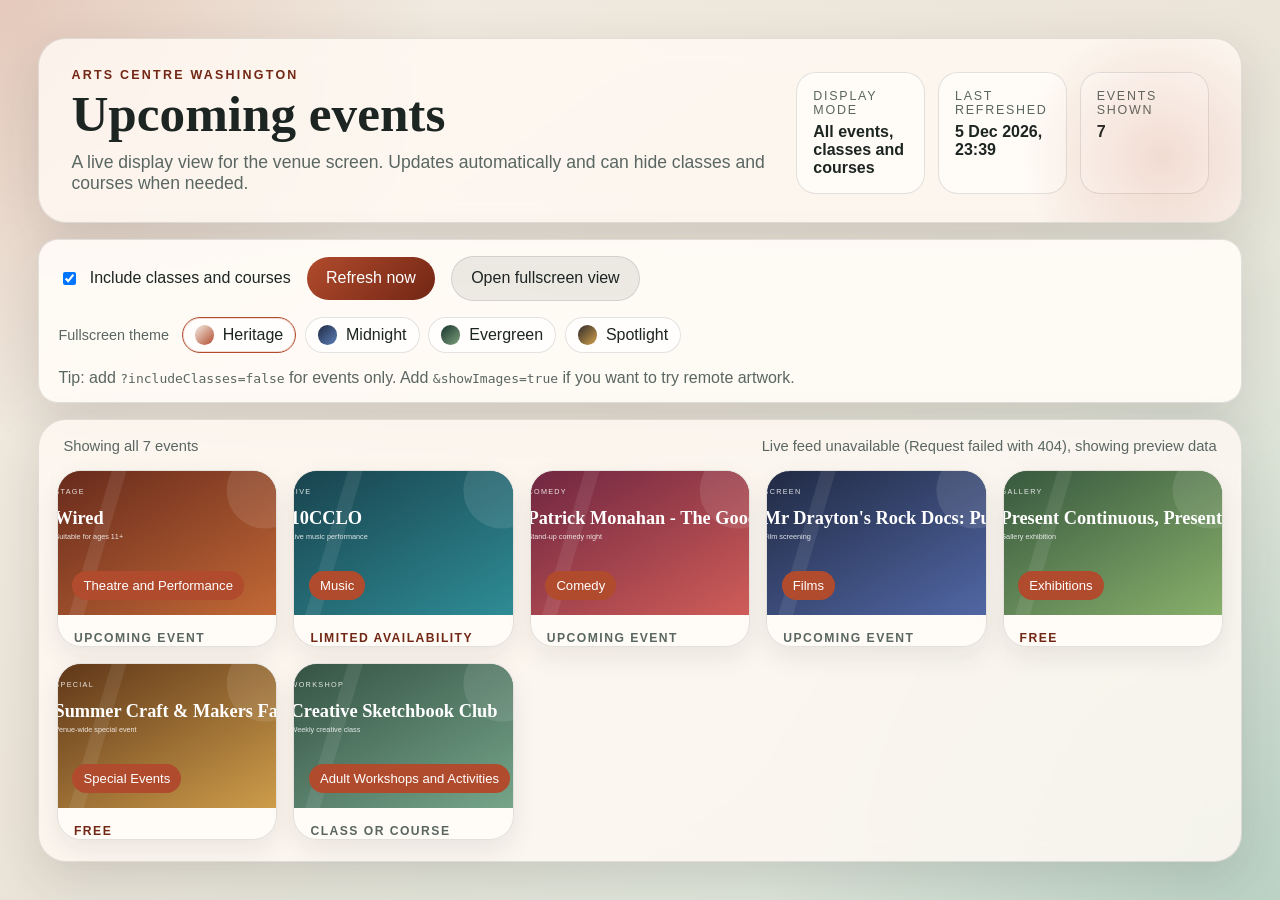
==== public/index.html @ 462a41cf "Initial commit: ACW screen updater Add Arts Centre Washington screen updater project. Includes a Pow" ====
<!doctype html>
<html lang="en">
<head>
  <meta charset="utf-8">
  <meta name="viewport" content="width=device-width, initial-scale=1">
  <title>Arts Centre Washington Events</title>
  <link rel="stylesheet" href="./styles.css">
</head>
<body>
  <main class="screen">
    <section class="hero">
      <div>
        <p class="eyebrow">Arts Centre Washington</p>
        <h1>Upcoming events</h1>
        <p class="subcopy">A live display view for the venue screen. Updates automatically and can hide classes and courses when needed.</p>
      </div>
      <div class="status-panel">
        <div>
          <span class="status-label">Display mode</span>
          <strong id="modeLabel">Loading</strong>
        </div>
        <div>
          <span class="status-label">Last refreshed</span>
          <strong id="updatedAt">Waiting for data</strong>
        </div>
        <div>
          <span class="status-label">Events shown</span>
          <strong id="eventCount">0</strong>
        </div>
      </div>
    </section>

    <section class="controls" aria-label="Display controls">
      <label class="toggle">
        <input id="includeClassesToggle" type="checkbox">
        <span>Include classes and courses</span>
      </label>
      <button id="refreshButton" type="button">Refresh now</button>
      <a class="button-link" href="./fullscreen.html?includeClasses=false">Open fullscreen view</a>
      <div class="theme-picker" aria-label="Fullscreen colour scheme">
        <span class="theme-picker-label">Fullscreen theme</span>
        <div id="themeOptions" class="theme-options"></div>
      </div>
      <span class="hint">Tip: add <code>?includeClasses=false</code> for events only. Add <code>&amp;showImages=true</code> if you want to try remote artwork.</span>
    </section>

    <section class="board">
      <div class="page-meta">
        <div id="pageCounter">Page 1 of 1</div>
        <div id="sourceStatus">Live from Sunderland Culture</div>
      </div>
      <div id="eventsGrid" class="events-grid" aria-live="polite"></div>
    </section>
  </main>

  <template id="eventCardTemplate">
    <article class="event-card">
      <div class="event-image-wrap">
        <div class="event-poster" hidden>
          <div class="event-poster-copy">
            <div class="event-kicker"></div>
            <h3 class="event-poster-title"></h3>
            <div class="event-poster-meta"></div>
          </div>
        </div>
        <img class="event-image" alt="" hidden>
        <div class="event-category"></div>
      </div>
      <div class="event-body">
        <div class="event-status"></div>
        <h2 class="event-title"></h2>
        <p class="event-date"></p>
        <p class="event-meta"></p>
        <a class="event-link" target="_blank" rel="noreferrer">View event</a>
      </div>
    </article>
  </template>

  <script src="./app.js"></script>
</body>
</html>
---- public/styles.css ----
@import url("https://fonts.googleapis.com/css2?family=Montserrat:wght@600;700;800&display=swap");

:root {
  --bg: #f3ede4;
  --bg-accent: #d7e7dc;
  --ink: #1c2522;
  --muted: #5a6661;
  --panel: rgba(255, 250, 243, 0.84);
  --panel-strong: rgba(255, 251, 246, 0.95);
  --line: rgba(28, 37, 34, 0.12);
  --brand: #b14b2d;
  --brand-deep: #722614;
  --shadow: 0 18px 50px rgba(41, 45, 41, 0.14);
  --poster-base: linear-gradient(135deg, #31463f, #1d2523);
  --poster-pattern: radial-gradient(circle at top left, rgba(255, 255, 255, 0.22), transparent 28%), linear-gradient(115deg, transparent 0 40%, rgba(255, 255, 255, 0.08) 40% 44%, transparent 44% 100%);
}

* {
  box-sizing: border-box;
}

html,
body {
  margin: 0;
  min-height: 100%;
  font-family: "Trebuchet MS", "Segoe UI", sans-serif;
  color: var(--ink);
  background:
    radial-gradient(circle at top left, rgba(177, 75, 45, 0.22), transparent 28%),
    radial-gradient(circle at bottom right, rgba(72, 126, 101, 0.2), transparent 34%),
    linear-gradient(145deg, var(--bg), #ece4d8 46%, var(--bg-accent));
}

body {
  min-width: 100vw;
  min-height: 100vh;
}

.screen {
  width: 100vw;
  min-height: 100vh;
  aspect-ratio: 16 / 9;
  padding: 2.4rem;
  display: grid;
  grid-template-rows: auto auto 1fr;
  gap: 1rem;
}

.hero,
.controls,
.board {
  background: var(--panel);
  backdrop-filter: blur(14px);
  border: 1px solid var(--line);
  border-radius: 28px;
  box-shadow: var(--shadow);
}

.hero {
  padding: 1.8rem 2rem;
  display: grid;
  grid-template-columns: 1.7fr 1fr;
  gap: 1.5rem;
  align-items: end;
  position: relative;
  overflow: hidden;
}

.hero::after {
  content: "";
  position: absolute;
  inset: auto -4rem -5rem auto;
  width: 18rem;
  height: 18rem;
  border-radius: 50%;
  background: radial-gradient(circle, rgba(177, 75, 45, 0.18), transparent 68%);
  pointer-events: none;
}

.eyebrow {
  margin: 0 0 0.5rem;
  text-transform: uppercase;
  letter-spacing: 0.18em;
  font-size: 0.78rem;
  font-weight: 700;
  color: var(--brand-deep);
}

h1 {
  margin: 0;
  font-size: clamp(2.4rem, 4vw, 4.4rem);
  line-height: 0.95;
  font-family: Georgia, "Times New Roman", serif;
}

.subcopy {
  margin: 0.8rem 0 0;
  max-width: 48rem;
  font-size: 1.1rem;
  color: var(--muted);
}

.status-panel {
  display: grid;
  grid-template-columns: repeat(3, minmax(0, 1fr));
  gap: 0.8rem;
}

.status-panel > div,
.controls {
  background: var(--panel-strong);
  border-radius: 20px;
  border: 1px solid var(--line);
}

.status-panel > div {
  padding: 1rem;
  box-shadow: inset 0 1px 0 rgba(255, 255, 255, 0.7);
}

.status-label {
  display: block;
  font-size: 0.78rem;
  text-transform: uppercase;
  letter-spacing: 0.14em;
  color: var(--muted);
  margin-bottom: 0.35rem;
}

.controls {
  padding: 0.95rem 1.2rem;
  display: flex;
  align-items: center;
  gap: 1rem;
  flex-wrap: wrap;
}

.toggle {
  display: inline-flex;
  align-items: center;
  gap: 0.7rem;
  font-size: 1rem;
}

button {
  border: 0;
  border-radius: 999px;
  background: linear-gradient(135deg, var(--brand), var(--brand-deep));
  color: white;
  padding: 0.8rem 1.2rem;
  font: inherit;
  cursor: pointer;
}

.button-link {
  display: inline-flex;
  align-items: center;
  justify-content: center;
  border-radius: 999px;
  background: rgba(28, 37, 34, 0.08);
  color: var(--ink);
  padding: 0.8rem 1.2rem;
  text-decoration: none;
  border: 1px solid var(--line);
}

.theme-picker {
  display: inline-flex;
  align-items: center;
  gap: 0.8rem;
  flex-wrap: wrap;
}

.theme-picker-label {
  font-size: 0.9rem;
  color: var(--muted);
}

.theme-options {
  display: flex;
  gap: 0.55rem;
  flex-wrap: wrap;
}

.theme-option {
  display: inline-flex;
  align-items: center;
  gap: 0.55rem;
  padding: 0.45rem 0.75rem;
  border-radius: 999px;
  border: 1px solid var(--line);
  background: rgba(255, 255, 255, 0.7);
  color: var(--ink);
  cursor: pointer;
}

.theme-option[aria-pressed="true"] {
  border-color: var(--brand);
  box-shadow: inset 0 0 0 1px rgba(177, 75, 45, 0.18);
}

.theme-option-swatch {
  width: 1.2rem;
  height: 1.2rem;
  border-radius: 999px;
  background: linear-gradient(135deg, var(--theme-a), var(--theme-b));
}

.hint,
code {
  color: var(--muted);
}

.board {
  min-height: 0;
  padding: 1.1rem 1.1rem 1.3rem;
  display: grid;
  grid-template-rows: auto 1fr;
  gap: 1rem;
}

.page-meta {
  display: flex;
  justify-content: space-between;
  align-items: center;
  gap: 1rem;
  color: var(--muted);
  padding: 0 0.4rem;
  font-size: 0.92rem;
}

.events-grid {
  min-height: 0;
  display: grid;
  grid-template-columns: repeat(auto-fit, minmax(220px, 1fr));
  gap: 1rem;
}

.event-card,
.empty-state {
  min-height: 0;
  background: var(--panel-strong);
  border: 1px solid var(--line);
  border-radius: 24px;
  overflow: hidden;
}

.event-card {
  display: grid;
  grid-template-rows: 9rem 1fr;
  box-shadow: 0 10px 26px rgba(27, 31, 28, 0.08);
}

.event-card.no-image {
  grid-template-rows: 1fr;
}

.event-image-wrap {
  position: relative;
  overflow: hidden;
  background: linear-gradient(145deg, rgba(163, 63, 36, 0.18), rgba(72, 126, 101, 0.18));
}

.event-image {
  position: absolute;
  inset: 0;
  width: 100%;
  height: 100%;
  object-fit: cover;
  display: block;
  z-index: 1;
}

.event-poster {
  position: relative;
  width: 100%;
  height: 100%;
  padding: 1rem;
  display: flex;
  align-items: flex-end;
  background: var(--poster-pattern), var(--poster-base);
  color: white;
  z-index: 0;
}

.event-poster::after {
  content: "";
  position: absolute;
  inset: 0;
  background: linear-gradient(180deg, rgba(0, 0, 0, 0.06), rgba(0, 0, 0, 0.38));
}

.event-poster > * {
  position: relative;
  z-index: 1;
}

.event-poster-copy {
  display: grid;
  gap: 0.35rem;
  width: 100%;
}

.event-kicker {
  font-size: 0.72rem;
  letter-spacing: 0.16em;
  text-transform: uppercase;
  opacity: 0.82;
}

.event-poster-title {
  margin: 0;
  font-family: Georgia, "Times New Roman", serif;
  font-size: 1.7rem;
  line-height: 0.92;
  max-width: 9ch;
}

.event-poster-meta {
  font-size: 0.84rem;
  opacity: 0.9;
}

.poster-theatre {
  --poster-base: linear-gradient(135deg, #64281b, #c66b37);
}

.poster-music {
  --poster-base: linear-gradient(135deg, #18404b, #2f8f98);
}

.poster-comedy {
  --poster-base: linear-gradient(135deg, #6c2440, #d35f59);
}

.poster-film {
  --poster-base: linear-gradient(135deg, #1f2840, #5369a8);
}

.poster-exhibition {
  --poster-base: linear-gradient(135deg, #34553d, #8cb36d);
}

.poster-special {
  --poster-base: linear-gradient(135deg, #5b3317, #d2a14c);
}

.poster-talks {
  --poster-base: linear-gradient(135deg, #4a312e, #b98267);
}

.poster-workshop {
  --poster-base: linear-gradient(135deg, #335042, #78a88c);
}

.poster-generic {
  --poster-base: linear-gradient(135deg, #31463f, #1d2523);
}

.event-category {
  position: absolute;
  left: 0.9rem;
  bottom: 0.9rem;
  padding: 0.45rem 0.7rem;
  border-radius: 999px;
  background: #b14b2d;
  color: white;
  font-size: 0.82rem;
  z-index: 2;
}

.event-body {
  padding: 1rem 1rem 1.15rem;
  display: grid;
  gap: 0.55rem;
  align-content: start;
}

.event-status {
  min-height: 1.2rem;
  color: var(--brand-deep);
  font-size: 0.76rem;
  text-transform: uppercase;
  letter-spacing: 0.12em;
  font-weight: 700;
}

.event-status.is-muted {
  color: var(--muted);
}

.event-title {
  margin: 0;
  font-size: 1.42rem;
  line-height: 1.05;
  font-family: Georgia, "Times New Roman", serif;
}

.event-date,
.event-meta {
  margin: 0;
  color: var(--muted);
}

.event-date {
  font-weight: 700;
  color: #2b3532;
}

.event-link {
  margin-top: 0.2rem;
  color: var(--brand-deep);
  text-decoration-thickness: 0.08em;
  text-underline-offset: 0.16em;
}

.empty-state {
  display: grid;
  place-items: center;
  padding: 2rem;
  font-size: 1.1rem;
  color: var(--muted);
}

.preview-body .controls {
  justify-content: space-between;
}

.preview-body .hint strong {
  color: var(--brand-deep);
}

@media (max-width: 1100px) {
  .screen {
    aspect-ratio: auto;
    padding: 1rem;
  }

  .hero {
    grid-template-columns: 1fr;
  }

  .status-panel,
  .events-grid {
    grid-template-columns: repeat(2, minmax(0, 1fr));
  }
}

@media (max-width: 720px) {
  .status-panel,
  .events-grid {
    grid-template-columns: 1fr;
  }
}

.fullscreen-body {
  --fs-bg:
    radial-gradient(circle at top left, rgba(177, 75, 45, 0.22), transparent 28%),
    radial-gradient(circle at bottom right, rgba(72, 126, 101, 0.2), transparent 34%),
    linear-gradient(145deg, var(--bg), #ece4d8 46%, var(--bg-accent));
  --fs-stage-bg: rgba(255, 251, 246, 0.9);
  --fs-stage-border: rgba(28, 37, 34, 0.12);
  --fs-pill-bg: #b14b2d;
  --fs-pill-border: #b14b2d;
  --fs-pill-ink: white;
  --fs-availability-limited-bg: #f4c542;
  --fs-availability-limited-ink: #4c3600;
  --fs-availability-sold-bg: #c63a2f;
  --fs-availability-sold-ink: #fff7f5;
  background: var(--fs-bg);
  margin: 0;
  min-height: 100vh;
  overflow: hidden;
}

.fullscreen-body[data-fullscreen-theme="midnight"] {
  --fs-bg: linear-gradient(145deg, #101827, #24314c 55%, #334d73);
  --fs-stage-bg: rgba(17, 26, 42, 0.92);
  --fs-stage-border: rgba(123, 154, 209, 0.18);
  --fs-pill-bg: #4c6ca5;
  --fs-pill-border: #4c6ca5;
  --fs-pill-ink: #f5f8ff;
}

.fullscreen-body[data-fullscreen-theme="evergreen"] {
  --fs-bg: linear-gradient(145deg, #102620, #1e4739 55%, #7ea07b);
  --fs-stage-bg: rgba(242, 248, 241, 0.92);
  --fs-stage-border: rgba(38, 71, 57, 0.16);
  --fs-pill-bg: #2c6a53;
  --fs-pill-border: #2c6a53;
  --fs-pill-ink: #f4fff7;
}

.fullscreen-body[data-fullscreen-theme="spotlight"] {
  --fs-bg: linear-gradient(145deg, #1b1918, #352d28 55%, #b8924f);
  --fs-stage-bg: rgba(252, 247, 237, 0.94);
  --fs-stage-border: rgba(89, 61, 26, 0.16);
  --fs-pill-bg: #8e6328;
  --fs-pill-border: #8e6328;
  --fs-pill-ink: #fff7e8;
}

.fullscreen-screen {
  min-height: 100vh;
  padding: 1.2rem;
}

.fullscreen-stage {
  min-height: calc(100vh - 2.4rem);
  display: grid;
  grid-template-columns: 1.35fr 0.9fr;
  gap: 1.2rem;
  background: var(--fs-stage-bg);
  border: 1px solid var(--fs-stage-border);
  border-radius: 32px;
  box-shadow: var(--shadow);
  overflow: hidden;
}

.fullscreen-media {
  position: relative;
  min-height: 0;
  background: linear-gradient(135deg, #31463f, #1d2523);
  overflow: hidden;
}

.fullscreen-poster,
.fullscreen-image {
  position: absolute;
  inset: 0;
  width: 100%;
  height: 100%;
}

.fullscreen-poster {
  background: linear-gradient(135deg, #31463f, #1d2523);
  z-index: 0;
}

.fullscreen-image {
  object-fit: cover;
  z-index: 1;
}

.fullscreen-availability {
  display: inline-flex;
  width: fit-content;
  align-items: center;
  padding: 0.7rem 1rem;
  border-radius: 999px;
  font-size: 0.88rem;
  font-weight: 800;
  text-transform: uppercase;
  letter-spacing: 0.12em;
}

.fullscreen-availability.is-limited {
  background: var(--fs-availability-limited-bg);
  color: var(--fs-availability-limited-ink);
}

.fullscreen-availability.is-sold-out {
  background: var(--fs-availability-sold-bg);
  color: var(--fs-availability-sold-ink);
}

.fullscreen-category {
  display: none;
}

.fullscreen-content {
  padding: 2rem 2.1rem;
  display: grid;
  grid-template-rows: auto 1fr;
  gap: 1.8rem;
}

.fullscreen-topline {
  display: flex;
  justify-content: space-between;
  align-items: center;
  gap: 1rem;
}

.fullscreen-venue,
.fullscreen-counter,
.fullscreen-label {
  text-transform: uppercase;
  letter-spacing: 0.14em;
  color: var(--muted);
  font-size: 0.82rem;
  font-weight: 700;
}

.fullscreen-copy {
  display: grid;
  align-content: center;
  gap: 1rem;
}

.fullscreen-details {
  display: flex;
  gap: 0.8rem;
  flex-wrap: wrap;
}

.fullscreen-detail-pill {
  display: inline-flex;
  align-items: center;
  padding: 0.65rem 0.95rem;
  border-radius: 999px;
  background: var(--fs-pill-bg);
  border: 1px solid var(--fs-pill-border);
  color: var(--fs-pill-ink);
  font-weight: 700;
}

.fullscreen-title {
  margin: 0;
  font-family: "Montserrat", "Trebuchet MS", "Segoe UI", sans-serif;
  font-size: clamp(3rem, 4vw, 5rem);
  line-height: 0.95;
  font-weight: 800;
}

.fullscreen-date {
  margin: 0;
  font-size: 1.8rem;
  color: #2b3532;
  font-weight: 700;
}

@media (max-width: 1100px) {
  .fullscreen-stage {
    grid-template-columns: 1fr;
  }

  .fullscreen-media {
    min-height: 46vh;
  }
}
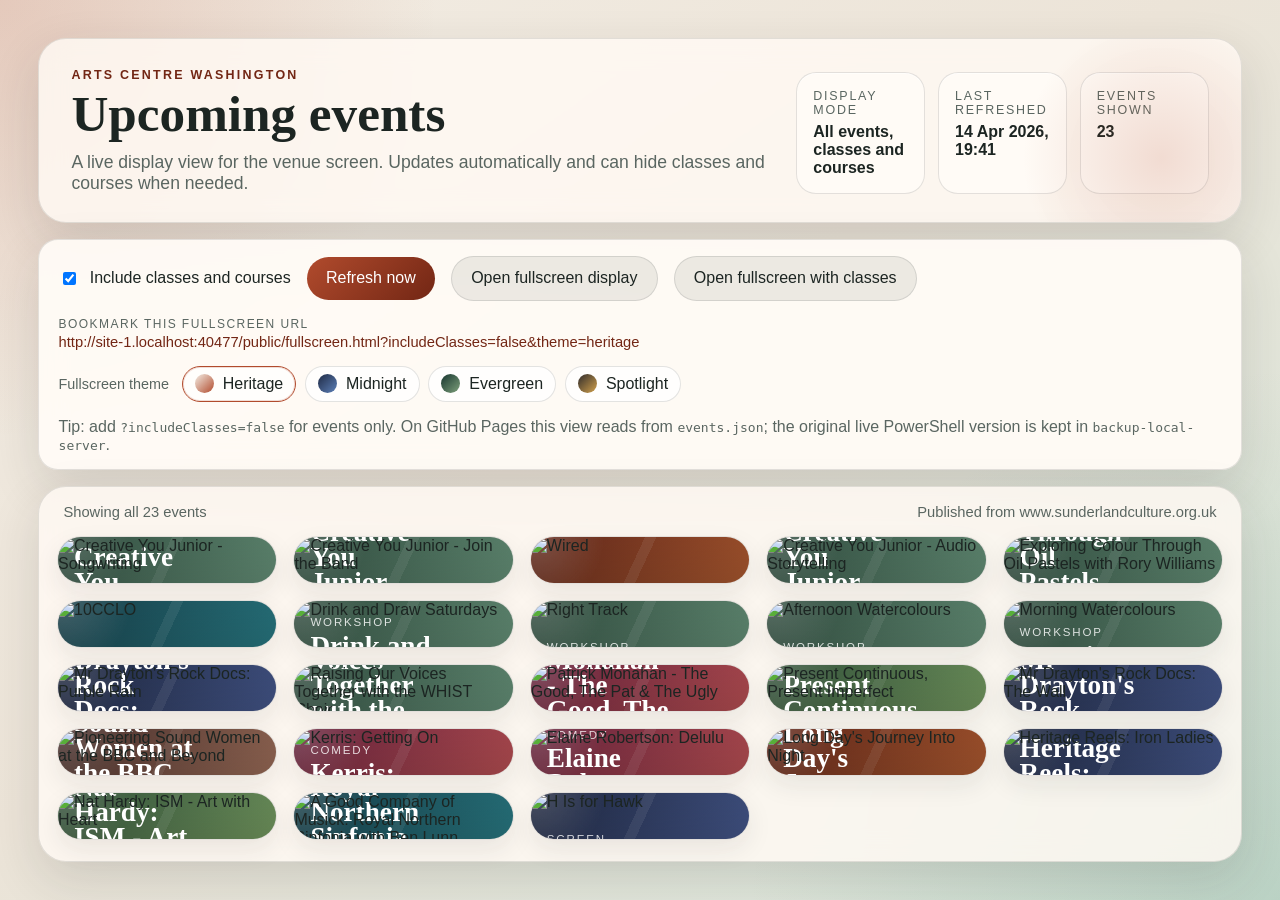
==== commit 59e3e727: "Show fullscreen URL for bookmarking Add a visible, copyable fullscreen URL in the UI so users can bo" ====
--- a/public/index.html
+++ b/public/index.html
@@ -36,12 +36,17 @@
         <span>Include classes and courses</span>
       </label>
       <button id="refreshButton" type="button">Refresh now</button>
-      <a class="button-link" href="./fullscreen.html?includeClasses=false">Open fullscreen view</a>
+      <a class="button-link" id="fullscreenLink" href="./fullscreen.html?includeClasses=false">Open fullscreen display</a>
+      <a class="button-link" id="fullscreenAllLink" href="./fullscreen.html?includeClasses=true">Open fullscreen with classes</a>
+      <div class="hosted-links">
+        <span class="hosted-links-label">Bookmark this fullscreen URL</span>
+        <a id="fullscreenUrlDisplay" class="hosted-link" href="./fullscreen.html?includeClasses=false">./fullscreen.html?includeClasses=false</a>
+      </div>
       <div class="theme-picker" aria-label="Fullscreen colour scheme">
         <span class="theme-picker-label">Fullscreen theme</span>
         <div id="themeOptions" class="theme-options"></div>
       </div>
-      <span class="hint">Tip: add <code>?includeClasses=false</code> for events only. Add <code>&amp;showImages=true</code> if you want to try remote artwork.</span>
+        <span class="hint">Tip: add <code>?includeClasses=false</code> for events only. On GitHub Pages this view reads from <code>events.json</code>; the original live PowerShell version is kept in <code>backup-local-server</code>.</span>
     </section>
 
     <section class="board">
--- a/public/styles.css
+++ b/public/styles.css
@@ -169,6 +169,27 @@
   align-items: center;
   gap: 0.8rem;
   flex-wrap: wrap;
+}
+
+.hosted-links {
+  display: inline-flex;
+  flex-direction: column;
+  gap: 0.18rem;
+  min-width: min(30rem, 100%);
+}
+
+.hosted-links-label {
+  font-size: 0.75rem;
+  text-transform: uppercase;
+  letter-spacing: 0.12em;
+  color: var(--muted);
+}
+
+.hosted-link {
+  color: var(--brand-deep);
+  text-decoration: none;
+  font-size: 0.92rem;
+  overflow-wrap: anywhere;
 }
 
 .theme-picker-label {
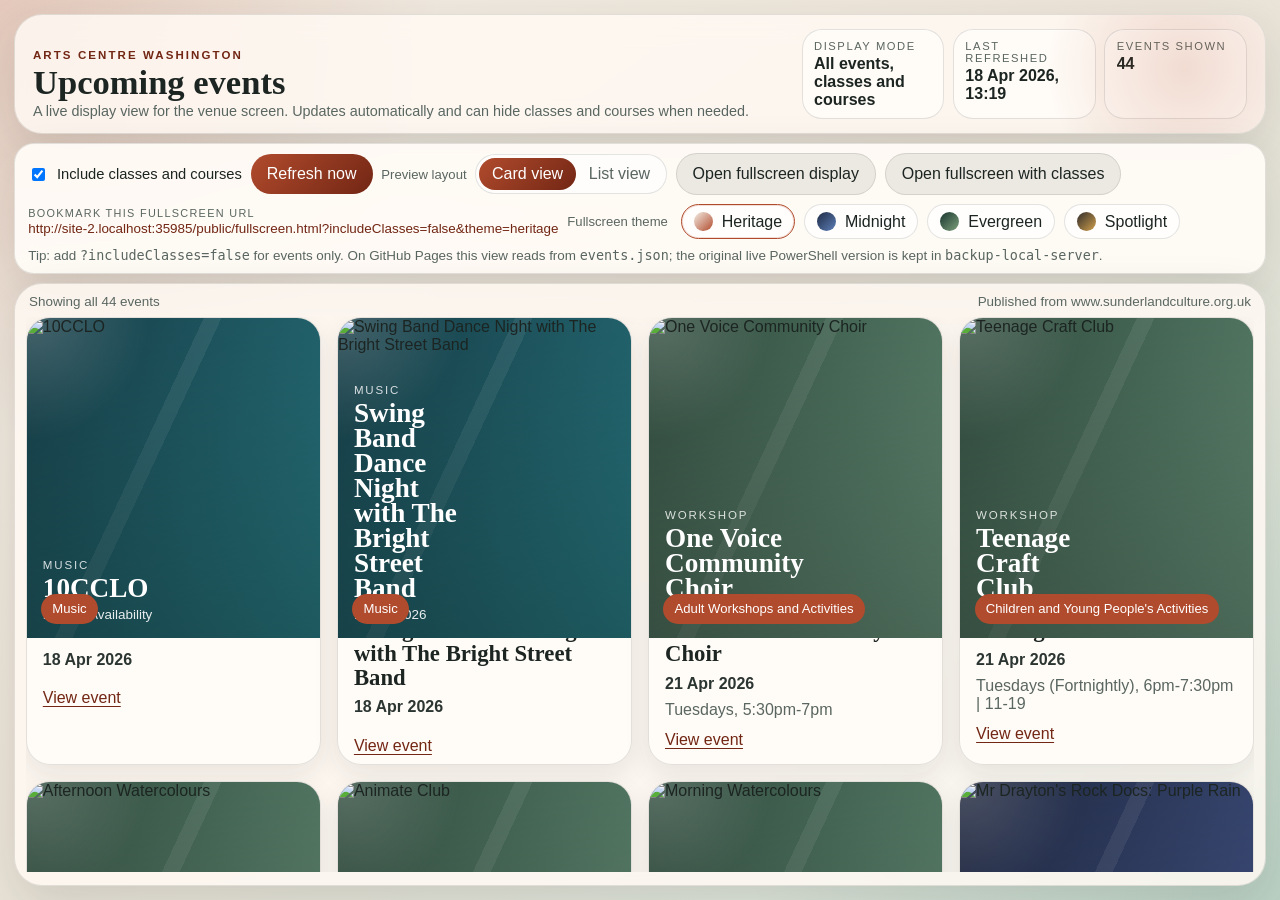
==== commit 0559bde2: "Add event preview view modes (card/list) Introduce a card/list view toggle for event previews and re" ====
--- a/public/index.html
+++ b/public/index.html
@@ -36,6 +36,10 @@
         <span>Include classes and courses</span>
       </label>
       <button id="refreshButton" type="button">Refresh now</button>
+      <div class="view-picker" aria-label="Event preview layout">
+        <span class="view-picker-label">Preview layout</span>
+        <div id="viewModeOptions" class="view-mode-options"></div>
+      </div>
       <a class="button-link" id="fullscreenLink" href="./fullscreen.html?includeClasses=false">Open fullscreen display</a>
       <a class="button-link" id="fullscreenAllLink" href="./fullscreen.html?includeClasses=true">Open fullscreen with classes</a>
       <div class="hosted-links">
--- a/public/styles.css
+++ b/public/styles.css
@@ -38,12 +38,13 @@
 
 .screen {
   width: 100vw;
+  height: 100vh;
   min-height: 100vh;
-  aspect-ratio: 16 / 9;
-  padding: 2.4rem;
+  padding: 0.9rem;
   display: grid;
   grid-template-rows: auto auto 1fr;
-  gap: 1rem;
+  gap: 0.55rem;
+  overflow: hidden;
 }
 
 .hero,
@@ -57,10 +58,10 @@
 }
 
 .hero {
-  padding: 1.8rem 2rem;
+  padding: 0.85rem 1.1rem;
   display: grid;
   grid-template-columns: 1.7fr 1fr;
-  gap: 1.5rem;
+  gap: 0.75rem;
   align-items: end;
   position: relative;
   overflow: hidden;
@@ -78,32 +79,32 @@
 }
 
 .eyebrow {
-  margin: 0 0 0.5rem;
+  margin: 0 0 0.3rem;
   text-transform: uppercase;
   letter-spacing: 0.18em;
-  font-size: 0.78rem;
+  font-size: 0.72rem;
   font-weight: 700;
   color: var(--brand-deep);
 }
 
 h1 {
   margin: 0;
-  font-size: clamp(2.4rem, 4vw, 4.4rem);
+  font-size: clamp(1.7rem, 2.7vw, 2.8rem);
   line-height: 0.95;
   font-family: Georgia, "Times New Roman", serif;
 }
 
 .subcopy {
-  margin: 0.8rem 0 0;
+  margin: 0.3rem 0 0;
   max-width: 48rem;
-  font-size: 1.1rem;
+  font-size: 0.9rem;
   color: var(--muted);
 }
 
 .status-panel {
   display: grid;
   grid-template-columns: repeat(3, minmax(0, 1fr));
-  gap: 0.8rem;
+  gap: 0.55rem;
 }
 
 .status-panel > div,
@@ -114,32 +115,32 @@
 }
 
 .status-panel > div {
-  padding: 1rem;
+  padding: 0.6rem 0.7rem;
   box-shadow: inset 0 1px 0 rgba(255, 255, 255, 0.7);
 }
 
 .status-label {
   display: block;
-  font-size: 0.78rem;
+  font-size: 0.7rem;
   text-transform: uppercase;
   letter-spacing: 0.14em;
   color: var(--muted);
-  margin-bottom: 0.35rem;
+  margin-bottom: 0.2rem;
 }
 
 .controls {
-  padding: 0.95rem 1.2rem;
+  padding: 0.6rem 0.8rem;
   display: flex;
   align-items: center;
-  gap: 1rem;
+  gap: 0.55rem;
   flex-wrap: wrap;
 }
 
 .toggle {
   display: inline-flex;
   align-items: center;
-  gap: 0.7rem;
-  font-size: 1rem;
+  gap: 0.55rem;
+  font-size: 0.92rem;
 }
 
 button {
@@ -147,7 +148,7 @@
   border-radius: 999px;
   background: linear-gradient(135deg, var(--brand), var(--brand-deep));
   color: white;
-  padding: 0.8rem 1.2rem;
+  padding: 0.68rem 1rem;
   font: inherit;
   cursor: pointer;
 }
@@ -159,7 +160,7 @@
   border-radius: 999px;
   background: rgba(28, 37, 34, 0.08);
   color: var(--ink);
-  padding: 0.8rem 1.2rem;
+  padding: 0.68rem 1rem;
   text-decoration: none;
   border: 1px solid var(--line);
 }
@@ -168,18 +169,25 @@
   display: inline-flex;
   align-items: center;
   gap: 0.8rem;
+  flex-wrap: wrap;
+}
+
+.view-picker {
+  display: inline-flex;
+  align-items: center;
+  gap: 0.55rem;
   flex-wrap: wrap;
 }
 
 .hosted-links {
   display: inline-flex;
   flex-direction: column;
-  gap: 0.18rem;
+  gap: 0.1rem;
   min-width: min(30rem, 100%);
 }
 
 .hosted-links-label {
-  font-size: 0.75rem;
+  font-size: 0.68rem;
   text-transform: uppercase;
   letter-spacing: 0.12em;
   color: var(--muted);
@@ -188,12 +196,17 @@
 .hosted-link {
   color: var(--brand-deep);
   text-decoration: none;
-  font-size: 0.92rem;
+  font-size: 0.84rem;
   overflow-wrap: anywhere;
 }
 
 .theme-picker-label {
-  font-size: 0.9rem;
+  font-size: 0.82rem;
+  color: var(--muted);
+}
+
+.view-picker-label {
+  font-size: 0.82rem;
   color: var(--muted);
 }
 
@@ -203,6 +216,14 @@
   flex-wrap: wrap;
 }
 
+.view-mode-options {
+  display: inline-flex;
+  padding: 0.18rem;
+  border-radius: 999px;
+  border: 1px solid var(--line);
+  background: rgba(255, 255, 255, 0.72);
+}
+
 .theme-option {
   display: inline-flex;
   align-items: center;
@@ -215,11 +236,26 @@
   cursor: pointer;
 }
 
+.view-mode-option {
+  border: 0;
+  border-radius: 999px;
+  background: transparent;
+  color: var(--muted);
+  padding: 0.45rem 0.8rem;
+  font: inherit;
+  cursor: pointer;
+}
+
 .theme-option[aria-pressed="true"] {
   border-color: var(--brand);
   box-shadow: inset 0 0 0 1px rgba(177, 75, 45, 0.18);
 }
 
+.view-mode-option[aria-pressed="true"] {
+  background: linear-gradient(135deg, var(--brand), var(--brand-deep));
+  color: white;
+}
+
 .theme-option-swatch {
   width: 1.2rem;
   height: 1.2rem;
@@ -232,12 +268,16 @@
   color: var(--muted);
 }
 
+.hint {
+  font-size: 0.84rem;
+}
+
 .board {
   min-height: 0;
-  padding: 1.1rem 1.1rem 1.3rem;
+  padding: 0.65rem 0.65rem 0.8rem;
   display: grid;
   grid-template-rows: auto 1fr;
-  gap: 1rem;
+  gap: 0.5rem;
 }
 
 .page-meta {
@@ -246,15 +286,22 @@
   align-items: center;
   gap: 1rem;
   color: var(--muted);
-  padding: 0 0.4rem;
-  font-size: 0.92rem;
+  padding: 0 0.2rem;
+  font-size: 0.84rem;
 }
 
 .events-grid {
   min-height: 0;
   display: grid;
-  grid-template-columns: repeat(auto-fit, minmax(220px, 1fr));
+  grid-template-columns: repeat(auto-fit, minmax(280px, 1fr));
+  align-content: start;
+  overflow-y: auto;
   gap: 1rem;
+}
+
+.events-grid[data-view="list"] {
+  grid-template-columns: 1fr;
+  gap: 0.5rem;
 }
 
 .event-card,
@@ -267,9 +314,18 @@
 }
 
 .event-card {
-  display: grid;
-  grid-template-rows: 9rem 1fr;
+  min-height: 28rem;
+  display: grid;
+  grid-template-rows: 16rem 1fr;
   box-shadow: 0 10px 26px rgba(27, 31, 28, 0.08);
+}
+
+.events-grid[data-view="list"] .event-card {
+  min-height: 0;
+  grid-template-columns: 1fr;
+  grid-template-rows: 1fr;
+  border-radius: 18px;
+  box-shadow: none;
 }
 
 .event-card.no-image {
@@ -278,8 +334,13 @@
 
 .event-image-wrap {
   position: relative;
+  min-height: 20rem;
   overflow: hidden;
   background: linear-gradient(145deg, rgba(163, 63, 36, 0.18), rgba(72, 126, 101, 0.18));
+}
+
+.events-grid[data-view="list"] .event-image-wrap {
+  display: none;
 }
 
 .event-image {
@@ -397,6 +458,27 @@
   align-content: start;
 }
 
+.events-grid[data-view="list"] .event-body {
+  grid-template-columns: 1fr;
+  gap: 0.2rem;
+  padding: 0.8rem 1rem 0.9rem;
+}
+
+.event-progress {
+  width: 100%;
+  height: 0.32rem;
+  margin-top: 0.3rem;
+  border-radius: 999px;
+  background: rgba(28, 37, 34, 0.12);
+  overflow: hidden;
+}
+
+.event-progress-bar {
+  height: 100%;
+  border-radius: inherit;
+  background: linear-gradient(90deg, var(--brand), #f0cfbb);
+}
+
 .event-status {
   min-height: 1.2rem;
   color: var(--brand-deep);
@@ -406,6 +488,13 @@
   font-weight: 700;
 }
 
+.events-grid[data-view="list"] .event-status,
+.events-grid[data-view="list"] .event-title,
+.events-grid[data-view="list"] .event-date,
+.events-grid[data-view="list"] .event-meta {
+  grid-column: 1;
+}
+
 .event-status.is-muted {
   color: var(--muted);
 }
@@ -417,6 +506,11 @@
   font-family: Georgia, "Times New Roman", serif;
 }
 
+.events-grid[data-view="list"] .event-title {
+  font-size: 1.16rem;
+  line-height: 1.15;
+}
+
 .event-date,
 .event-meta {
   margin: 0;
@@ -433,6 +527,14 @@
   color: var(--brand-deep);
   text-decoration-thickness: 0.08em;
   text-underline-offset: 0.16em;
+}
+
+.events-grid[data-view="list"] .event-link {
+  grid-column: 1;
+  grid-row: auto;
+  align-self: start;
+  margin-top: 0;
+  white-space: normal;
 }
 
 .empty-state {
@@ -592,7 +694,7 @@
 .fullscreen-content {
   padding: 2rem 2.1rem;
   display: grid;
-  grid-template-rows: auto 1fr;
+  grid-template-rows: auto 1fr auto;
   gap: 1.8rem;
 }
 
@@ -617,6 +719,25 @@
   display: grid;
   align-content: center;
   gap: 1rem;
+  min-height: 0;
+}
+
+.fullscreen-progress {
+  width: 100%;
+  align-self: end;
+  height: 0.7rem;
+  border-radius: 999px;
+  background: rgba(28, 37, 34, 0.2);
+  box-shadow: inset 0 0 0 1px rgba(28, 37, 34, 0.08);
+  overflow: hidden;
+}
+
+.fullscreen-progress-bar {
+  width: 2%;
+  height: 100%;
+  border-radius: inherit;
+  background: linear-gradient(90deg, var(--fs-pill-bg), #f1c27a);
+  box-shadow: 0 0 18px rgba(177, 75, 45, 0.22);
 }
 
 .fullscreen-details {
@@ -625,15 +746,69 @@
   flex-wrap: wrap;
 }
 
+.fullscreen-qr-panel {
+  --fullscreen-qr-size: 9rem;
+  display: grid;
+  grid-template-columns: var(--fullscreen-qr-size) minmax(0, 1fr);
+  gap: 1rem;
+  align-items: center;
+  width: fit-content;
+  max-width: 100%;
+  min-height: calc(var(--fullscreen-qr-size) + 2rem);
+  padding: 1rem;
+  border-radius: 24px;
+  background: rgba(255, 255, 255, 0.72);
+  border: 1px solid rgba(28, 37, 34, 0.1);
+}
+
+.fullscreen-qr-panel[data-qr-status="unavailable"] {
+  background: rgba(255, 244, 232, 0.92);
+  border-color: rgba(177, 75, 45, 0.24);
+}
+
+.fullscreen-qr-panel[data-qr-status="unavailable"] .fullscreen-label::after {
+  content: " (QR unavailable on this screen)";
+  color: var(--brand-deep);
+}
+
+.fullscreen-qr-image {
+  width: var(--fullscreen-qr-size);
+  height: var(--fullscreen-qr-size);
+  padding: 0.45rem;
+  border-radius: 18px;
+  background: white;
+  object-fit: contain;
+  opacity: 0;
+  transition: opacity 180ms ease;
+}
+
+.fullscreen-qr-panel[data-qr-status="ready"] .fullscreen-qr-image {
+  opacity: 1;
+}
+
+.fullscreen-qr-copy {
+  display: grid;
+  gap: 0.45rem;
+  min-width: 0;
+}
+
+.fullscreen-qr-link {
+  color: var(--brand-deep);
+  font-size: 0.95rem;
+  line-height: 1.35;
+  overflow-wrap: anywhere;
+}
+
 .fullscreen-detail-pill {
   display: inline-flex;
   align-items: center;
-  padding: 0.65rem 0.95rem;
+  padding: 0.78rem 1.12rem;
   border-radius: 999px;
   background: var(--fs-pill-bg);
   border: 1px solid var(--fs-pill-border);
   color: var(--fs-pill-ink);
   font-weight: 700;
+  font-size: 1.06rem;
 }
 
 .fullscreen-title {
@@ -659,4 +834,15 @@
   .fullscreen-media {
     min-height: 46vh;
   }
-}
+
+  .fullscreen-qr-panel {
+    width: 100%;
+  }
+}
+
+@media (max-width: 720px) {
+  .fullscreen-qr-panel {
+    --fullscreen-qr-size: 7.5rem;
+    grid-template-columns: 1fr;
+  }
+}
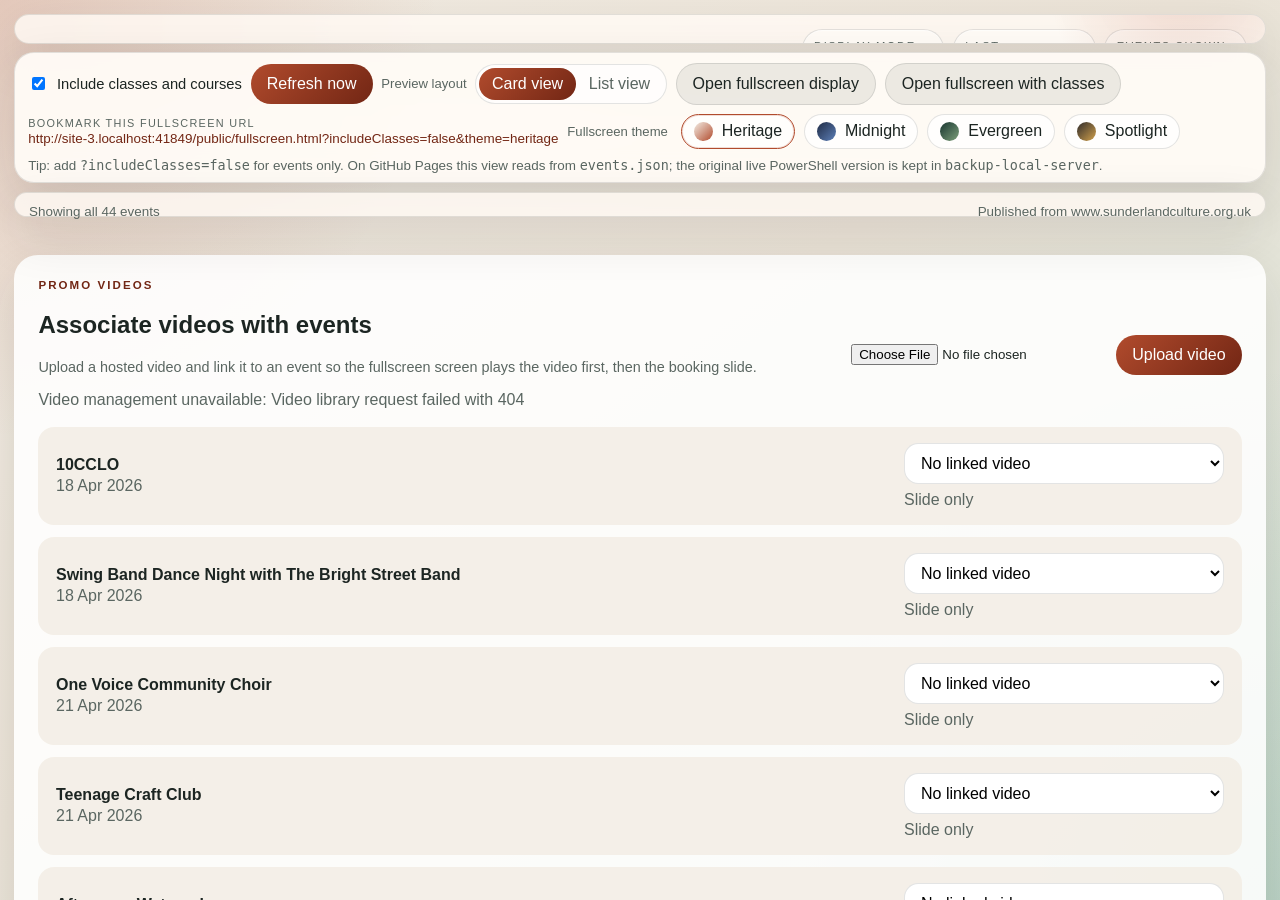
==== commit b13d7cd3: "Add Pi-hosted video slideshow and tooling Introduce a Raspberry Pi-focused publisher and web service" ====
--- a/public/index.html
+++ b/public/index.html
@@ -60,6 +60,22 @@
       </div>
       <div id="eventsGrid" class="events-grid" aria-live="polite"></div>
     </section>
+
+    <section class="video-admin" aria-label="Promo video management">
+      <div class="video-admin-header">
+        <div>
+          <p class="eyebrow">Promo videos</p>
+          <h2>Associate videos with events</h2>
+          <p class="subcopy">Upload a hosted video and link it to an event so the fullscreen screen plays the video first, then the booking slide.</p>
+        </div>
+        <form id="videoUploadForm" class="video-upload-form">
+          <input id="videoUploadInput" name="file" type="file" accept="video/mp4,video/webm,video/ogg">
+          <button type="submit">Upload video</button>
+        </form>
+      </div>
+      <div id="videoUploadStatus" class="video-upload-status" aria-live="polite"></div>
+      <div id="videoAssociationList" class="video-association-list"></div>
+    </section>
   </main>
 
   <template id="eventCardTemplate">
@@ -85,6 +101,6 @@
     </article>
   </template>
 
-  <script src="./app.js"></script>
+  <script type="module" src="./app.js"></script>
 </body>
 </html>
--- a/public/styles.css
+++ b/public/styles.css
@@ -543,6 +543,81 @@
   padding: 2rem;
   font-size: 1.1rem;
   color: var(--muted);
+}
+
+.video-admin {
+  margin-top: 1.8rem;
+  padding: 1.5rem;
+  border-radius: 1.5rem;
+  background: rgba(255, 255, 255, 0.88);
+  box-shadow: 0 18px 48px rgba(30, 36, 32, 0.12);
+  display: grid;
+  gap: 1rem;
+}
+
+.video-admin-header {
+  display: flex;
+  justify-content: space-between;
+  gap: 1rem;
+  align-items: end;
+}
+
+.video-upload-form {
+  display: flex;
+  gap: 0.75rem;
+  align-items: center;
+  flex-wrap: wrap;
+}
+
+.video-upload-form button,
+.video-association-select {
+  font: inherit;
+}
+
+.video-upload-status {
+  min-height: 1.25rem;
+  color: var(--muted);
+}
+
+.video-association-list {
+  display: grid;
+  gap: 0.75rem;
+}
+
+.video-association-row {
+  display: grid;
+  grid-template-columns: minmax(0, 1fr) minmax(240px, 320px);
+  gap: 1rem;
+  align-items: center;
+  padding: 1rem 1.1rem;
+  border-radius: 1rem;
+  background: rgba(243, 237, 228, 0.8);
+}
+
+.video-association-event {
+  display: grid;
+  gap: 0.2rem;
+}
+
+.video-association-event span,
+.video-association-status,
+.video-admin-empty {
+  color: var(--muted);
+}
+
+.video-association-controls {
+  display: grid;
+  gap: 0.4rem;
+  justify-items: stretch;
+}
+
+.video-association-select {
+  width: 100%;
+  min-height: 2.6rem;
+  border-radius: 0.9rem;
+  border: 1px solid rgba(28, 37, 34, 0.12);
+  padding: 0.5rem 0.75rem;
+  background: white;
 }
 
 .preview-body .controls {
@@ -648,7 +723,8 @@
 }
 
 .fullscreen-poster,
-.fullscreen-image {
+.fullscreen-image,
+.fullscreen-video {
   position: absolute;
   inset: 0;
   width: 100%;
@@ -663,6 +739,12 @@
 .fullscreen-image {
   object-fit: cover;
   z-index: 1;
+}
+
+.fullscreen-video {
+  object-fit: cover;
+  z-index: 2;
+  background: #000;
 }
 
 .fullscreen-availability {
@@ -826,6 +908,13 @@
   font-weight: 700;
 }
 
+.fullscreen-date-note {
+  margin: -0.45rem 0 0;
+  font-size: 1.1rem;
+  color: rgba(43, 53, 50, 0.78);
+  font-weight: 600;
+}
+
 @media (max-width: 1100px) {
   .fullscreen-stage {
     grid-template-columns: 1fr;
@@ -845,4 +934,9 @@
     --fullscreen-qr-size: 7.5rem;
     grid-template-columns: 1fr;
   }
-}
+
+  .video-admin-header,
+  .video-association-row {
+    grid-template-columns: 1fr;
+  }
+}
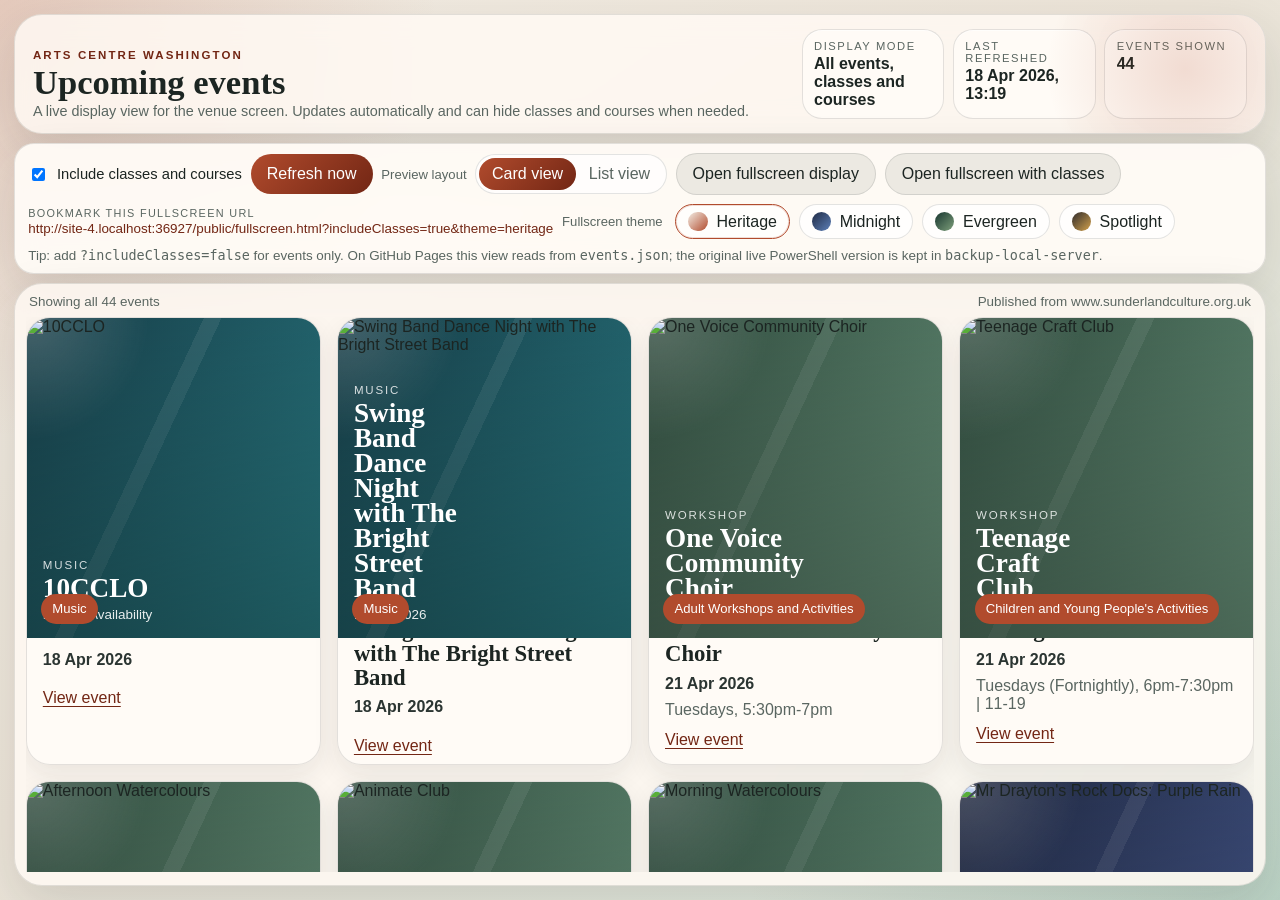
==== commit cbca9aae: "Add display-options helper and tests Introduce public/display-options.js to centralize includeClasse" ====
--- a/public/index.html
+++ b/public/index.html
@@ -40,11 +40,11 @@
         <span class="view-picker-label">Preview layout</span>
         <div id="viewModeOptions" class="view-mode-options"></div>
       </div>
-      <a class="button-link" id="fullscreenLink" href="./fullscreen.html?includeClasses=false">Open fullscreen display</a>
+      <a class="button-link" id="fullscreenLink" href="./fullscreen.html?includeClasses=true">Open fullscreen display</a>
       <a class="button-link" id="fullscreenAllLink" href="./fullscreen.html?includeClasses=true">Open fullscreen with classes</a>
       <div class="hosted-links">
         <span class="hosted-links-label">Bookmark this fullscreen URL</span>
-        <a id="fullscreenUrlDisplay" class="hosted-link" href="./fullscreen.html?includeClasses=false">./fullscreen.html?includeClasses=false</a>
+        <a id="fullscreenUrlDisplay" class="hosted-link" href="./fullscreen.html?includeClasses=true">./fullscreen.html?includeClasses=true</a>
       </div>
       <div class="theme-picker" aria-label="Fullscreen colour scheme">
         <span class="theme-picker-label">Fullscreen theme</span>
@@ -59,22 +59,6 @@
         <div id="sourceStatus">Live from Sunderland Culture</div>
       </div>
       <div id="eventsGrid" class="events-grid" aria-live="polite"></div>
-    </section>
-
-    <section class="video-admin" aria-label="Promo video management">
-      <div class="video-admin-header">
-        <div>
-          <p class="eyebrow">Promo videos</p>
-          <h2>Associate videos with events</h2>
-          <p class="subcopy">Upload a hosted video and link it to an event so the fullscreen screen plays the video first, then the booking slide.</p>
-        </div>
-        <form id="videoUploadForm" class="video-upload-form">
-          <input id="videoUploadInput" name="file" type="file" accept="video/mp4,video/webm,video/ogg">
-          <button type="submit">Upload video</button>
-        </form>
-      </div>
-      <div id="videoUploadStatus" class="video-upload-status" aria-live="polite"></div>
-      <div id="videoAssociationList" class="video-association-list"></div>
     </section>
   </main>
 
@@ -101,6 +85,7 @@
     </article>
   </template>
 
-  <script type="module" src="./app.js"></script>
+  <script src="./display-options.js"></script>
+  <script src="./app.js"></script>
 </body>
 </html>
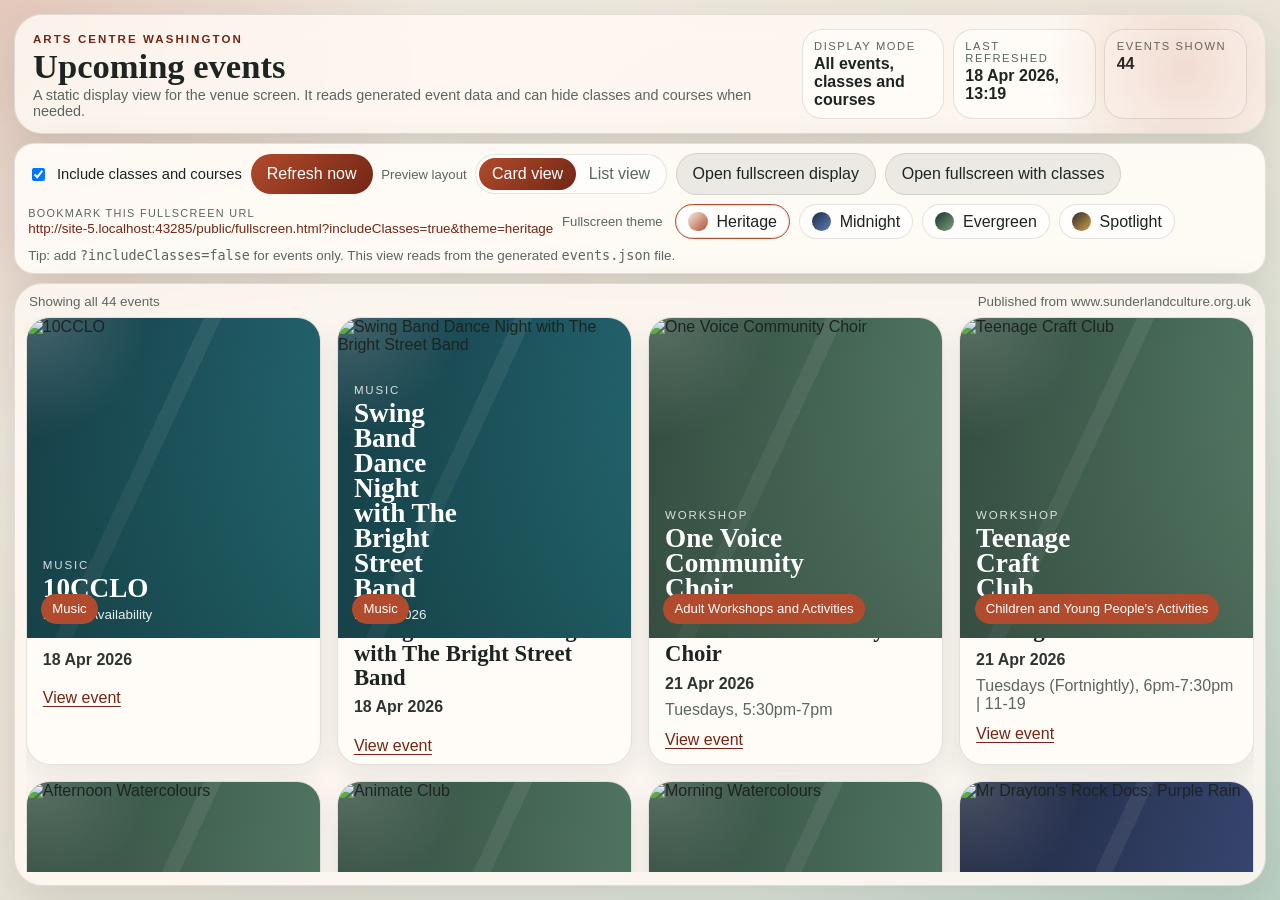
==== commit 13697fd3: "Remove local server and cleanup README Remove the legacy local server and backup artifacts and simpl" ====
--- a/public/index.html
+++ b/public/index.html
@@ -12,7 +12,7 @@
       <div>
         <p class="eyebrow">Arts Centre Washington</p>
         <h1>Upcoming events</h1>
-        <p class="subcopy">A live display view for the venue screen. Updates automatically and can hide classes and courses when needed.</p>
+        <p class="subcopy">A static display view for the venue screen. It reads generated event data and can hide classes and courses when needed.</p>
       </div>
       <div class="status-panel">
         <div>
@@ -50,13 +50,13 @@
         <span class="theme-picker-label">Fullscreen theme</span>
         <div id="themeOptions" class="theme-options"></div>
       </div>
-        <span class="hint">Tip: add <code>?includeClasses=false</code> for events only. On GitHub Pages this view reads from <code>events.json</code>; the original live PowerShell version is kept in <code>backup-local-server</code>.</span>
+        <span class="hint">Tip: add <code>?includeClasses=false</code> for events only. This view reads from the generated <code>events.json</code> file.</span>
     </section>
 
     <section class="board">
       <div class="page-meta">
         <div id="pageCounter">Page 1 of 1</div>
-        <div id="sourceStatus">Live from Sunderland Culture</div>
+        <div id="sourceStatus">Published event data</div>
       </div>
       <div id="eventsGrid" class="events-grid" aria-live="polite"></div>
     </section>
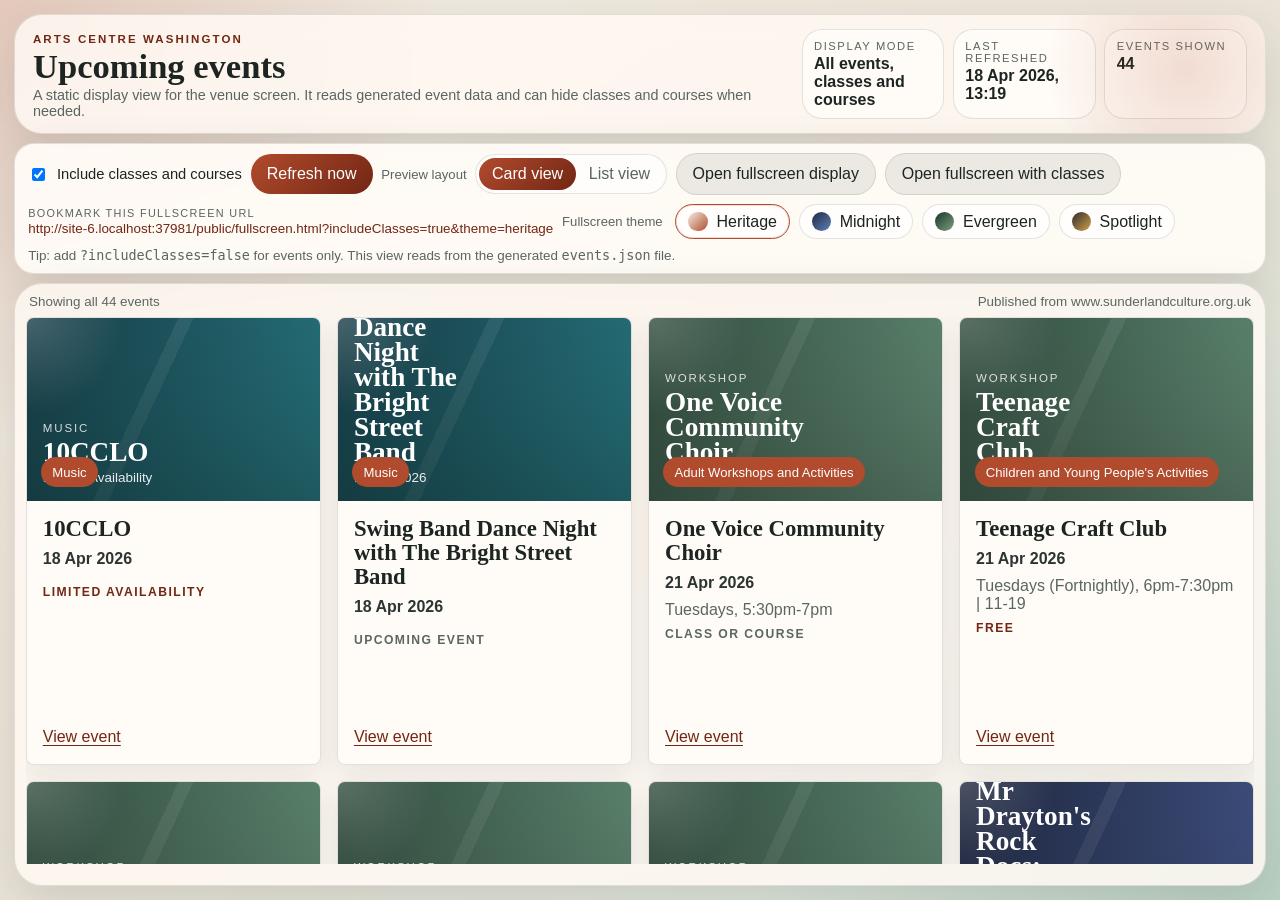
==== commit 93eb2e25: "Add list-view header and list layout updates Introduce a dedicated event list header and inline cate" ====
--- a/public/index.html
+++ b/public/index.html
@@ -58,6 +58,13 @@
         <div id="pageCounter">Page 1 of 1</div>
         <div id="sourceStatus">Published event data</div>
       </div>
+      <div id="eventListHeader" class="event-list-header" aria-label="Event list columns" hidden>
+        <span>Event</span>
+        <span>Date</span>
+        <span>Details</span>
+        <span>Status</span>
+        <span class="event-list-action">Action</span>
+      </div>
       <div id="eventsGrid" class="events-grid" aria-live="polite"></div>
     </section>
   </main>
@@ -76,10 +83,13 @@
         <div class="event-category"></div>
       </div>
       <div class="event-body">
-        <div class="event-status"></div>
-        <h2 class="event-title"></h2>
+        <div class="event-name">
+          <h2 class="event-title"></h2>
+          <div class="event-category-inline"></div>
+        </div>
         <p class="event-date"></p>
         <p class="event-meta"></p>
+        <div class="event-status"></div>
         <a class="event-link" target="_blank" rel="noreferrer">View event</a>
       </div>
     </article>
--- a/public/styles.css
+++ b/public/styles.css
@@ -276,7 +276,7 @@
   min-height: 0;
   padding: 0.65rem 0.65rem 0.8rem;
   display: grid;
-  grid-template-rows: auto 1fr;
+  grid-template-rows: auto auto 1fr;
   gap: 0.5rem;
 }
 
@@ -297,6 +297,27 @@
   align-content: start;
   overflow-y: auto;
   gap: 1rem;
+}
+
+.event-list-header {
+  display: none;
+}
+
+.event-list-header:not([hidden]) {
+  display: grid;
+  grid-template-columns: minmax(15rem, 2fr) minmax(10rem, 1.25fr) minmax(12rem, 1.5fr) minmax(8rem, 0.9fr) 5.5rem;
+  gap: 1rem;
+  padding: 0.55rem 1rem;
+  border-block: 1px solid var(--line);
+  color: var(--muted);
+  font-size: 0.68rem;
+  font-weight: 700;
+  letter-spacing: 0.1em;
+  text-transform: uppercase;
+}
+
+.event-list-action {
+  text-align: right;
 }
 
 .events-grid[data-view="list"] {
@@ -315,26 +336,28 @@
 
 .event-card {
   min-height: 28rem;
-  display: grid;
-  grid-template-rows: 16rem 1fr;
+  display: flex;
+  flex-direction: column;
+  border-radius: 8px;
   box-shadow: 0 10px 26px rgba(27, 31, 28, 0.08);
 }
 
 .events-grid[data-view="list"] .event-card {
-  min-height: 0;
-  grid-template-columns: 1fr;
-  grid-template-rows: 1fr;
-  border-radius: 18px;
+  min-height: 4rem;
+  display: block;
+  border-radius: 6px;
   box-shadow: none;
 }
 
 .event-card.no-image {
-  grid-template-rows: 1fr;
+  display: block;
 }
 
 .event-image-wrap {
   position: relative;
-  min-height: 20rem;
+  flex: 0 0 auto;
+  aspect-ratio: 16 / 10;
+  min-height: 0;
   overflow: hidden;
   background: linear-gradient(145deg, rgba(163, 63, 36, 0.18), rgba(72, 126, 101, 0.18));
 }
@@ -351,6 +374,11 @@
   object-fit: cover;
   display: block;
   z-index: 1;
+}
+
+.event-image[hidden],
+.event-poster[hidden] {
+  display: none;
 }
 
 .event-poster {
@@ -452,16 +480,41 @@
 }
 
 .event-body {
+  flex: 1;
   padding: 1rem 1rem 1.15rem;
   display: grid;
   gap: 0.55rem;
   align-content: start;
 }
 
+.events-grid[data-view="card"] .event-body {
+  grid-template-rows: auto auto auto auto 1fr;
+}
+
+.events-grid[data-view="card"] .event-link {
+  align-self: end;
+}
+
 .events-grid[data-view="list"] .event-body {
-  grid-template-columns: 1fr;
-  gap: 0.2rem;
-  padding: 0.8rem 1rem 0.9rem;
+  grid-template-columns: minmax(15rem, 2fr) minmax(10rem, 1.25fr) minmax(12rem, 1.5fr) minmax(8rem, 0.9fr) 5.5rem;
+  align-items: center;
+  gap: 1rem;
+  padding: 0.72rem 1rem;
+}
+
+.event-name {
+  min-width: 0;
+}
+
+.event-category-inline {
+  display: none;
+  margin-top: 0.22rem;
+  color: var(--muted);
+  font-size: 0.76rem;
+}
+
+.events-grid[data-view="list"] .event-category-inline {
+  display: block;
 }
 
 .event-progress {
@@ -488,13 +541,6 @@
   font-weight: 700;
 }
 
-.events-grid[data-view="list"] .event-status,
-.events-grid[data-view="list"] .event-title,
-.events-grid[data-view="list"] .event-date,
-.events-grid[data-view="list"] .event-meta {
-  grid-column: 1;
-}
-
 .event-status.is-muted {
   color: var(--muted);
 }
@@ -507,8 +553,12 @@
 }
 
 .events-grid[data-view="list"] .event-title {
-  font-size: 1.16rem;
-  line-height: 1.15;
+  overflow: hidden;
+  font-family: "Trebuchet MS", "Segoe UI", sans-serif;
+  font-size: 0.98rem;
+  line-height: 1.25;
+  text-overflow: ellipsis;
+  white-space: nowrap;
 }
 
 .event-date,
@@ -530,11 +580,9 @@
 }
 
 .events-grid[data-view="list"] .event-link {
-  grid-column: 1;
-  grid-row: auto;
-  align-self: start;
+  justify-self: end;
   margin-top: 0;
-  white-space: normal;
+  white-space: nowrap;
 }
 
 .empty-state {
@@ -543,81 +591,6 @@
   padding: 2rem;
   font-size: 1.1rem;
   color: var(--muted);
-}
-
-.video-admin {
-  margin-top: 1.8rem;
-  padding: 1.5rem;
-  border-radius: 1.5rem;
-  background: rgba(255, 255, 255, 0.88);
-  box-shadow: 0 18px 48px rgba(30, 36, 32, 0.12);
-  display: grid;
-  gap: 1rem;
-}
-
-.video-admin-header {
-  display: flex;
-  justify-content: space-between;
-  gap: 1rem;
-  align-items: end;
-}
-
-.video-upload-form {
-  display: flex;
-  gap: 0.75rem;
-  align-items: center;
-  flex-wrap: wrap;
-}
-
-.video-upload-form button,
-.video-association-select {
-  font: inherit;
-}
-
-.video-upload-status {
-  min-height: 1.25rem;
-  color: var(--muted);
-}
-
-.video-association-list {
-  display: grid;
-  gap: 0.75rem;
-}
-
-.video-association-row {
-  display: grid;
-  grid-template-columns: minmax(0, 1fr) minmax(240px, 320px);
-  gap: 1rem;
-  align-items: center;
-  padding: 1rem 1.1rem;
-  border-radius: 1rem;
-  background: rgba(243, 237, 228, 0.8);
-}
-
-.video-association-event {
-  display: grid;
-  gap: 0.2rem;
-}
-
-.video-association-event span,
-.video-association-status,
-.video-admin-empty {
-  color: var(--muted);
-}
-
-.video-association-controls {
-  display: grid;
-  gap: 0.4rem;
-  justify-items: stretch;
-}
-
-.video-association-select {
-  width: 100%;
-  min-height: 2.6rem;
-  border-radius: 0.9rem;
-  border: 1px solid rgba(28, 37, 34, 0.12);
-  padding: 0.5rem 0.75rem;
-  background: white;
 }
 
 .preview-body .controls {
@@ -644,7 +617,59 @@
   }
 }
 
+@media (max-width: 900px) {
+  .event-list-header {
+    display: none !important;
+  }
+
+  .events-grid[data-view="list"] .event-body {
+    grid-template-columns: minmax(0, 1fr) auto;
+    gap: 0.3rem 1rem;
+  }
+
+  .events-grid[data-view="list"] .event-card {
+    min-height: 9.5rem;
+  }
+
+  .events-grid[data-view="list"] .event-name,
+  .events-grid[data-view="list"] .event-meta {
+    grid-column: 1;
+  }
+
+  .events-grid[data-view="list"] .event-date,
+  .events-grid[data-view="list"] .event-status,
+  .events-grid[data-view="list"] .event-link {
+    grid-column: 2;
+    justify-self: end;
+    text-align: right;
+  }
+
+  .events-grid[data-view="list"] .event-name,
+  .events-grid[data-view="list"] .event-date {
+    grid-row: 1;
+  }
+
+  .events-grid[data-view="list"] .event-meta,
+  .events-grid[data-view="list"] .event-status {
+    grid-row: 2;
+  }
+
+  .events-grid[data-view="list"] .event-link {
+    grid-row: 3;
+  }
+}
+
 @media (max-width: 720px) {
+  .screen {
+    height: auto;
+    overflow: visible;
+  }
+
+  .board {
+    height: 36rem;
+    min-height: 36rem;
+  }
+
   .status-panel,
   .events-grid {
     grid-template-columns: 1fr;
@@ -723,8 +748,7 @@
 }
 
 .fullscreen-poster,
-.fullscreen-image,
-.fullscreen-video {
+.fullscreen-image {
   position: absolute;
   inset: 0;
   width: 100%;
@@ -739,12 +763,6 @@
 .fullscreen-image {
   object-fit: cover;
   z-index: 1;
-}
-
-.fullscreen-video {
-  object-fit: cover;
-  z-index: 2;
-  background: #000;
 }
 
 .fullscreen-availability {
@@ -934,9 +952,4 @@
     --fullscreen-qr-size: 7.5rem;
     grid-template-columns: 1fr;
   }
-
-  .video-admin-header,
-  .video-association-row {
-    grid-template-columns: 1fr;
-  }
-}
+}
